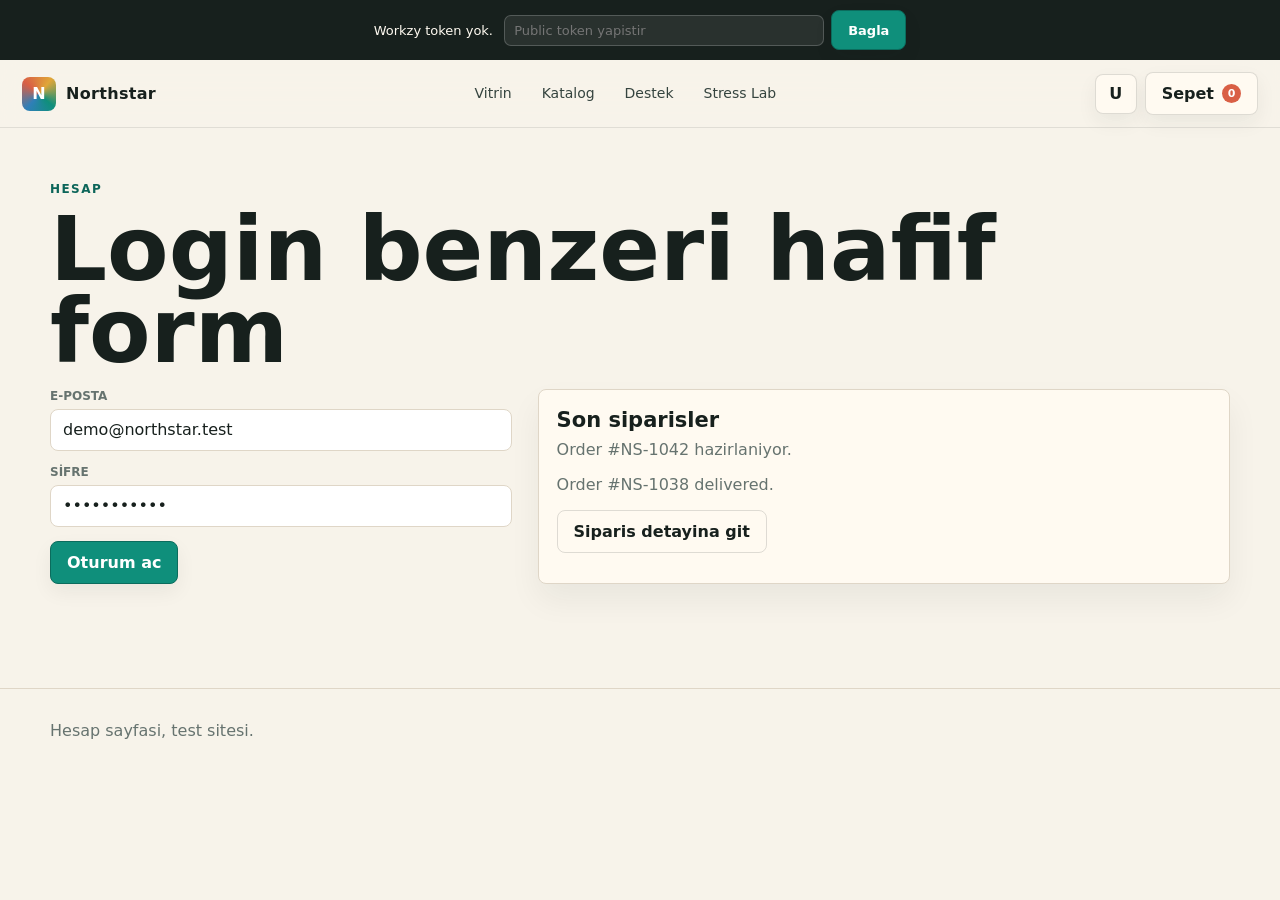
==== account.html @ 527c60a0 "Add files via upload" ====
<!doctype html>
<html lang="tr">
<head>
  <meta charset="utf-8">
  <meta name="viewport" content="width=device-width, initial-scale=1">
  <title>Hesap | Northstar Test Shop</title>
  <link rel="stylesheet" href="assets/site.css">
</head>
<body>
  <div class="token-banner" data-token-banner>Workzy token yok. <form data-token-form style="display:inline"><input data-token-input placeholder="Public token yapistir"><button class="btn primary" type="submit">Bagla</button></form></div>
  <header class="topbar">
    <a class="brand" href="index.html"><span class="brand-mark">N</span><span>Northstar</span></a>
    <nav class="nav"><a href="index.html">Vitrin</a><a href="catalog.html">Katalog</a><a href="support.html">Destek</a><a href="stress.html">Stress Lab</a></nav>
    <div class="actions"><a class="icon-btn" href="account.html" aria-current="page" aria-label="Hesap">U</a><a class="btn" href="cart.html">Sepet <span class="cart-count" data-cart-count>0</span></a></div>
  </header>
  <main class="container section">
    <p class="eyebrow">Hesap</p>
    <h1>Login benzeri hafif form</h1>
    <div class="split">
      <form>
        <div class="field"><label>E-posta</label><input class="input" type="email" value="demo@northstar.test"></div>
        <div class="field"><label>Sifre</label><input class="input" type="password" value="workzy-test"></div>
        <button class="btn primary" type="submit">Oturum ac</button>
      </form>
      <div class="card"><div class="card-body"><h3>Son siparisler</h3><p class="muted">Order #NS-1042 hazirlaniyor.</p><p class="muted">Order #NS-1038 delivered.</p><a class="btn ghost" href="success.html?order=NS-1042">Siparis detayina git</a></div></div>
    </div>
  </main>
  <footer class="footer"><div class="container">Hesap sayfasi, test sitesi.</div></footer>
  <div class="toast" data-toast></div>
  <script src="assets/app.js" defer></script>
</body>
</html>
---- assets/site.css ----
:root {
  --ink: #17201d;
  --muted: #66736f;
  --paper: #f7f3ea;
  --panel: #fffaf1;
  --line: #dfd6c7;
  --mint: #0f8f7b;
  --coral: #d95f45;
  --plum: #6a4c93;
  --gold: #e0a638;
  --sky: #2f7fb8;
  --shadow: 0 22px 60px rgba(23, 32, 29, .12);
}

* { box-sizing: border-box; }
html { scroll-behavior: smooth; }
body {
  margin: 0;
  font-family: Inter, ui-sans-serif, system-ui, -apple-system, BlinkMacSystemFont, "Segoe UI", sans-serif;
  color: var(--ink);
  background: var(--paper);
}
a { color: inherit; text-decoration: none; }
img { display: block; max-width: 100%; }
button, input, select, textarea { font: inherit; }
button { cursor: pointer; }

.topbar {
  position: sticky;
  top: 0;
  z-index: 20;
  display: flex;
  align-items: center;
  justify-content: space-between;
  gap: 16px;
  padding: 12px 22px;
  border-bottom: 1px solid rgba(23, 32, 29, .1);
  background: rgba(247, 243, 234, .88);
  backdrop-filter: blur(18px);
}
.brand {
  display: flex;
  align-items: center;
  gap: 10px;
  font-weight: 900;
  letter-spacing: .02em;
}
.brand-mark {
  width: 34px;
  height: 34px;
  display: grid;
  place-items: center;
  color: white;
  background: conic-gradient(from 130deg, var(--mint), var(--sky), var(--coral), var(--gold), var(--mint));
  border-radius: 8px;
}
.nav {
  display: flex;
  align-items: center;
  gap: 6px;
  flex-wrap: wrap;
  justify-content: center;
}
.nav a {
  min-height: 36px;
  padding: 9px 12px;
  border-radius: 7px;
  color: #35443f;
  font-size: 14px;
}
.nav a:hover, .nav a[aria-current="page"] { background: rgba(15, 143, 123, .12); color: #0c6559; }
.actions { display: flex; align-items: center; gap: 8px; }
.icon-btn, .btn {
  min-height: 40px;
  border: 1px solid rgba(23, 32, 29, .14);
  background: #fffaf1;
  color: var(--ink);
  border-radius: 8px;
  box-shadow: 0 8px 20px rgba(23, 32, 29, .06);
}
.icon-btn {
  width: 42px;
  display: grid;
  place-items: center;
  font-weight: 800;
}
.btn {
  display: inline-flex;
  align-items: center;
  justify-content: center;
  gap: 8px;
  padding: 11px 16px;
  font-weight: 800;
}
.btn.primary { border-color: #0b6c5d; background: var(--mint); color: white; }
.btn.coral { border-color: #a9402e; background: var(--coral); color: white; }
.btn.ghost { background: transparent; box-shadow: none; }
.cart-count {
  min-width: 19px;
  height: 19px;
  display: inline-grid;
  place-items: center;
  padding: 0 5px;
  border-radius: 999px;
  background: var(--coral);
  color: white;
  font-size: 11px;
  font-weight: 900;
}

.token-banner {
  display: none;
  padding: 10px 18px;
  background: #17201d;
  color: #fffaf1;
  font-size: 13px;
  text-align: center;
}
.token-banner.show { display: block; }
.token-banner input {
  width: min(320px, 70vw);
  margin: 0 7px;
  padding: 7px 9px;
  border: 1px solid rgba(255,255,255,.2);
  border-radius: 7px;
  color: white;
  background: rgba(255,255,255,.08);
}

.container { width: min(1180px, calc(100% - 34px)); margin: 0 auto; }
.hero {
  min-height: calc(100vh - 78px);
  display: grid;
  grid-template-columns: minmax(0, .95fr) minmax(320px, 1.05fr);
  align-items: center;
  gap: 40px;
  padding: 42px 0 28px;
}
.eyebrow {
  color: #0c6559;
  font-size: 12px;
  font-weight: 900;
  letter-spacing: .12em;
  text-transform: uppercase;
}
h1, h2, h3, p { margin-top: 0; }
h1 {
  margin-bottom: 16px;
  font-size: clamp(44px, 7vw, 92px);
  line-height: .92;
  letter-spacing: 0;
}
h2 { margin-bottom: 12px; font-size: clamp(30px, 4vw, 52px); line-height: 1; }
h3 { margin-bottom: 8px; font-size: 21px; }
.lead { color: var(--muted); font-size: 18px; line-height: 1.65; }
.hero-media {
  position: relative;
  min-height: 560px;
  overflow: hidden;
  border: 1px solid rgba(23, 32, 29, .12);
  border-radius: 8px;
  box-shadow: var(--shadow);
  background: #d8efe8;
}
.hero-media img {
  width: 100%;
  height: 560px;
  object-fit: cover;
}
.floating-receipt {
  position: absolute;
  left: 18px;
  right: 18px;
  bottom: 18px;
  display: grid;
  grid-template-columns: 1fr auto;
  gap: 12px;
  padding: 18px;
  border: 1px solid rgba(255,255,255,.44);
  border-radius: 8px;
  color: white;
  background: rgba(23,32,29,.74);
  backdrop-filter: blur(16px);
}
.metric-row { display: grid; grid-template-columns: repeat(4, 1fr); gap: 12px; margin: 22px 0; }
.metric {
  min-height: 96px;
  padding: 16px;
  border: 1px solid var(--line);
  border-radius: 8px;
  background: var(--panel);
}
.metric strong { display: block; font-size: 24px; }
.metric span { color: var(--muted); font-size: 13px; }

.section { padding: 54px 0; }
.split { display: grid; grid-template-columns: .8fr 1.2fr; gap: 26px; align-items: start; }
.band {
  padding: 28px;
  border-top: 1px solid var(--line);
  border-bottom: 1px solid var(--line);
  background: #e7f4ef;
}
.grid { display: grid; grid-template-columns: repeat(3, 1fr); gap: 18px; }
.grid.two { grid-template-columns: repeat(2, 1fr); }
.card {
  min-height: 100%;
  overflow: hidden;
  border: 1px solid var(--line);
  border-radius: 8px;
  background: var(--panel);
  box-shadow: 0 16px 32px rgba(23, 32, 29, .06);
}
.card-body { padding: 18px; }
.product-img { width: 100%; height: 235px; object-fit: cover; background: #dbe8e3; }
.tag {
  display: inline-flex;
  align-items: center;
  min-height: 25px;
  margin: 0 4px 6px 0;
  padding: 5px 9px;
  border-radius: 999px;
  background: rgba(106, 76, 147, .1);
  color: #4a3470;
  font-size: 12px;
  font-weight: 800;
}
.price { font-size: 24px; font-weight: 900; }
.muted { color: var(--muted); }

.toolbar {
  display: grid;
  grid-template-columns: minmax(180px, 1fr) 170px 170px;
  gap: 10px;
  margin: 20px 0;
}
.field {
  display: grid;
  gap: 6px;
  margin-bottom: 14px;
}
.field label { font-size: 12px; color: var(--muted); font-weight: 800; text-transform: uppercase; }
.input, select, textarea {
  width: 100%;
  min-height: 42px;
  padding: 10px 12px;
  border: 1px solid var(--line);
  border-radius: 8px;
  color: var(--ink);
  background: white;
}
textarea { min-height: 118px; resize: vertical; }

.notice {
  padding: 14px 16px;
  border: 1px solid rgba(47, 127, 184, .24);
  border-radius: 8px;
  background: rgba(47, 127, 184, .1);
}
.cart-line {
  display: grid;
  grid-template-columns: 86px 1fr auto;
  gap: 14px;
  align-items: center;
  padding: 14px 0;
  border-bottom: 1px solid var(--line);
}
.cart-line img { width: 86px; height: 72px; object-fit: cover; border-radius: 8px; }
.qty { display: flex; align-items: center; gap: 8px; }
.qty button { width: 32px; height: 32px; border: 1px solid var(--line); border-radius: 8px; background: white; }
.summary {
  position: sticky;
  top: 78px;
  padding: 18px;
  border: 1px solid var(--line);
  border-radius: 8px;
  background: var(--panel);
}
.summary-row { display: flex; justify-content: space-between; gap: 20px; margin: 10px 0; }
.summary-row.total { padding-top: 12px; border-top: 1px solid var(--line); font-size: 22px; font-weight: 900; }

.steps { display: grid; grid-template-columns: repeat(4, 1fr); gap: 10px; margin: 18px 0 26px; }
.step {
  min-height: 64px;
  padding: 12px;
  border: 1px solid var(--line);
  border-radius: 8px;
  background: white;
}
.step.active { border-color: var(--mint); background: rgba(15,143,123,.12); }

.stress-board {
  display: grid;
  grid-template-columns: repeat(6, minmax(105px, 1fr));
  gap: 10px;
}
.stress-tile {
  min-height: 92px;
  border: 1px solid var(--line);
  border-radius: 8px;
  background: white;
}
.stress-tile button {
  width: 100%;
  height: 100%;
  border: 0;
  border-radius: 8px;
  background: transparent;
  color: var(--ink);
  font-weight: 800;
}
.toast {
  position: fixed;
  left: 50%;
  bottom: 22px;
  z-index: 30;
  transform: translateX(-50%) translateY(18px);
  opacity: 0;
  pointer-events: none;
  max-width: min(520px, calc(100% - 28px));
  padding: 13px 16px;
  border-radius: 8px;
  background: #17201d;
  color: white;
  box-shadow: var(--shadow);
  transition: .18s ease;
}
.toast.show { opacity: 1; transform: translateX(-50%) translateY(0); }
.modal {
  position: fixed;
  inset: 0;
  z-index: 40;
  display: none;
  place-items: center;
  padding: 18px;
  background: rgba(23, 32, 29, .55);
}
.modal.open { display: grid; }
.modal-panel {
  width: min(560px, 100%);
  max-height: 90vh;
  overflow: auto;
  border-radius: 8px;
  background: var(--panel);
  box-shadow: var(--shadow);
}
.footer {
  margin-top: 50px;
  padding: 32px 0;
  border-top: 1px solid var(--line);
  color: var(--muted);
}

@media (max-width: 920px) {
  .topbar { align-items: flex-start; flex-direction: column; }
  .actions { width: 100%; justify-content: space-between; }
  .hero, .split { grid-template-columns: 1fr; }
  .hero { min-height: auto; }
  .hero-media, .hero-media img { min-height: 380px; height: 380px; }
  .metric-row, .grid, .grid.two, .steps { grid-template-columns: repeat(2, 1fr); }
  .toolbar { grid-template-columns: 1fr; }
  .stress-board { grid-template-columns: repeat(3, 1fr); }
}

@media (max-width: 600px) {
  .container { width: min(100% - 24px, 1180px); }
  .nav { justify-content: flex-start; overflow-x: auto; width: 100%; padding-bottom: 2px; }
  .nav a { white-space: nowrap; }
  .metric-row, .grid, .grid.two, .steps { grid-template-columns: 1fr; }
  .cart-line { grid-template-columns: 72px 1fr; }
  .cart-line .price { grid-column: 2; font-size: 20px; }
  .stress-board { grid-template-columns: repeat(2, 1fr); }
  .floating-receipt { grid-template-columns: 1fr; }
}
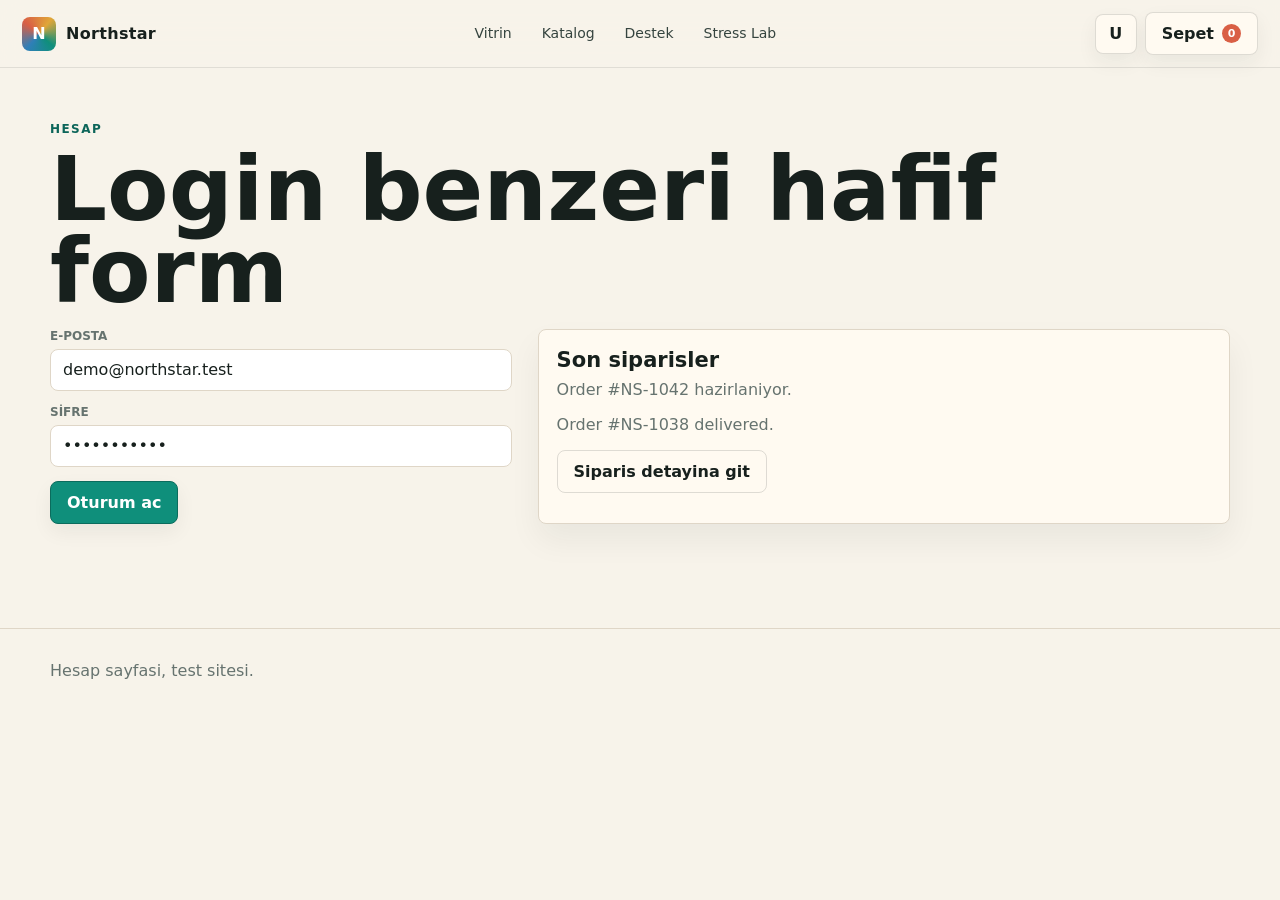
==== commit 1af8664b: "Add files via upload" ====
--- a/account.html
+++ b/account.html
@@ -27,6 +27,7 @@
   </main>
   <footer class="footer"><div class="container">Hesap sayfasi, test sitesi.</div></footer>
   <div class="toast" data-toast></div>
+  <script src="https://workzy.tr/api/v1/wz.js?v=20260729c&token=wz_pk_a419a1218e730b41deb2c4f78aa7ea8d" defer></script>
   <script src="assets/app.js" defer></script>
 </body>
 </html>
